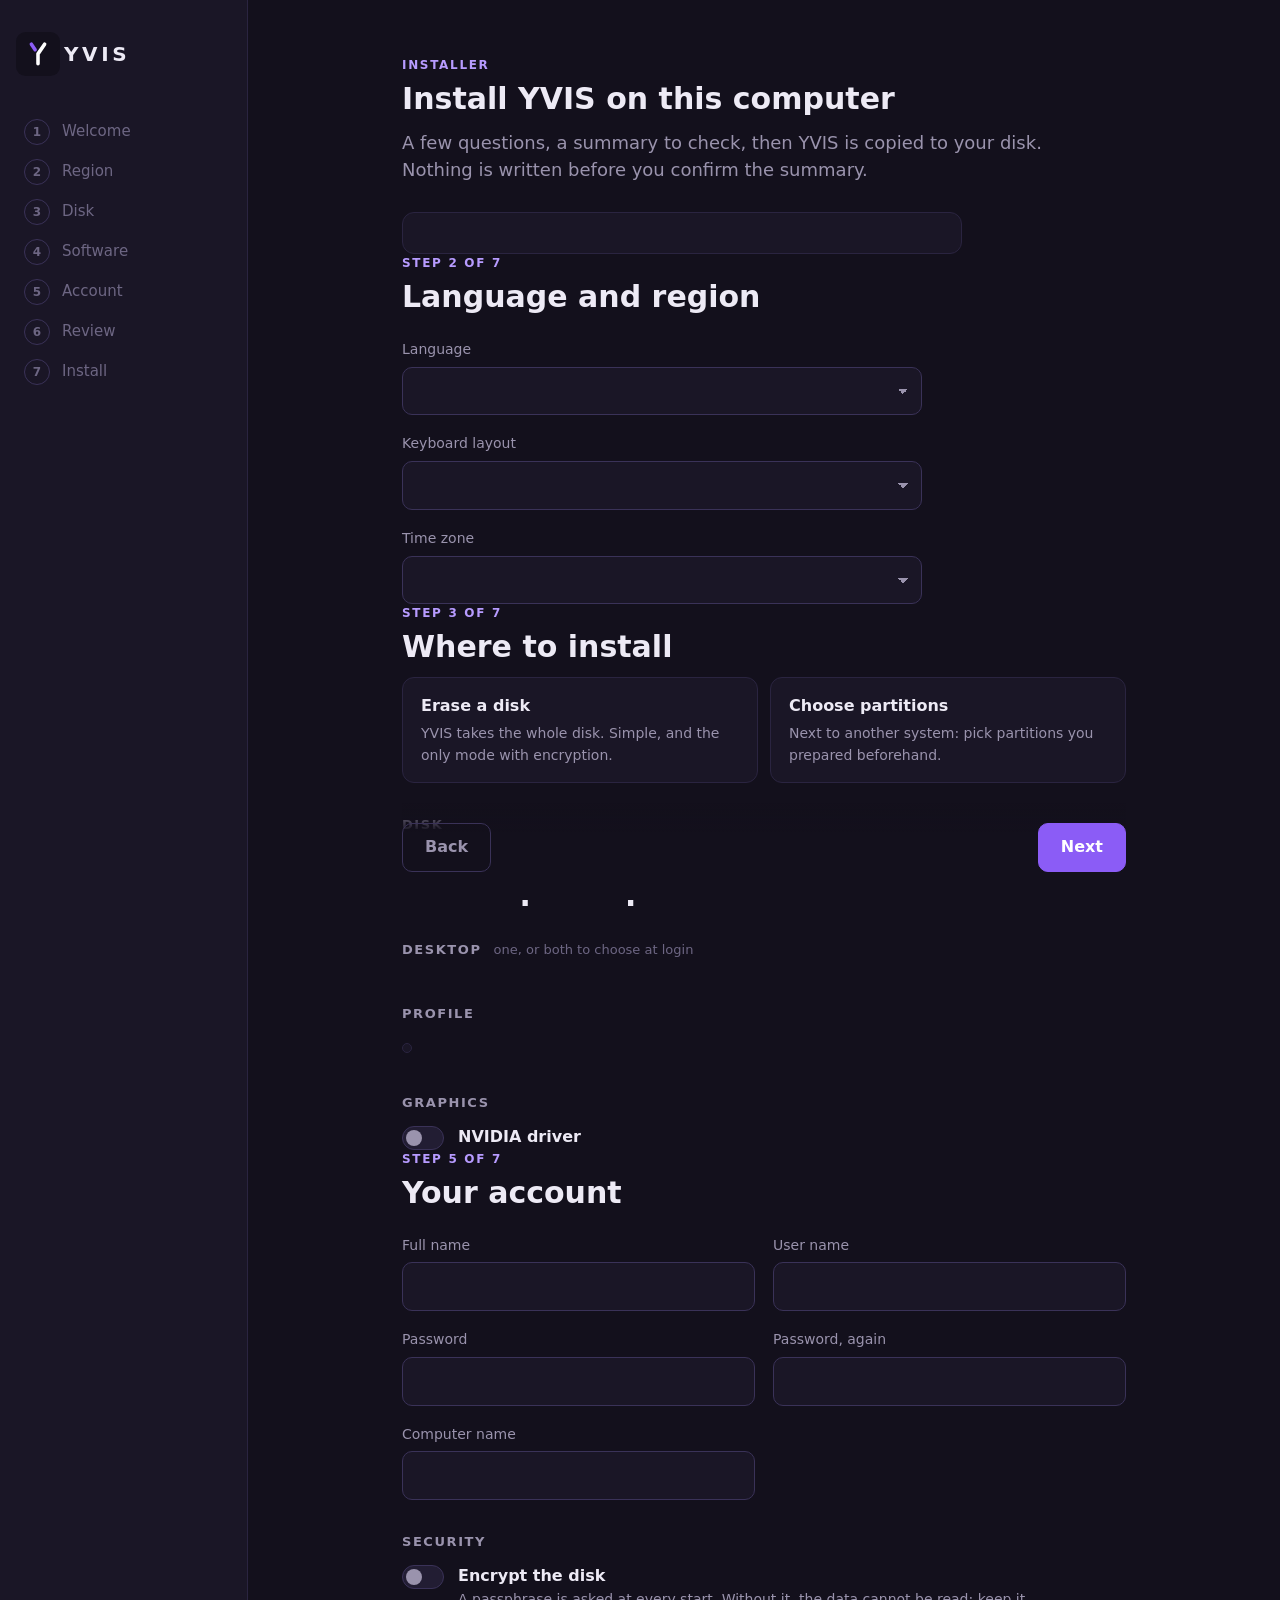
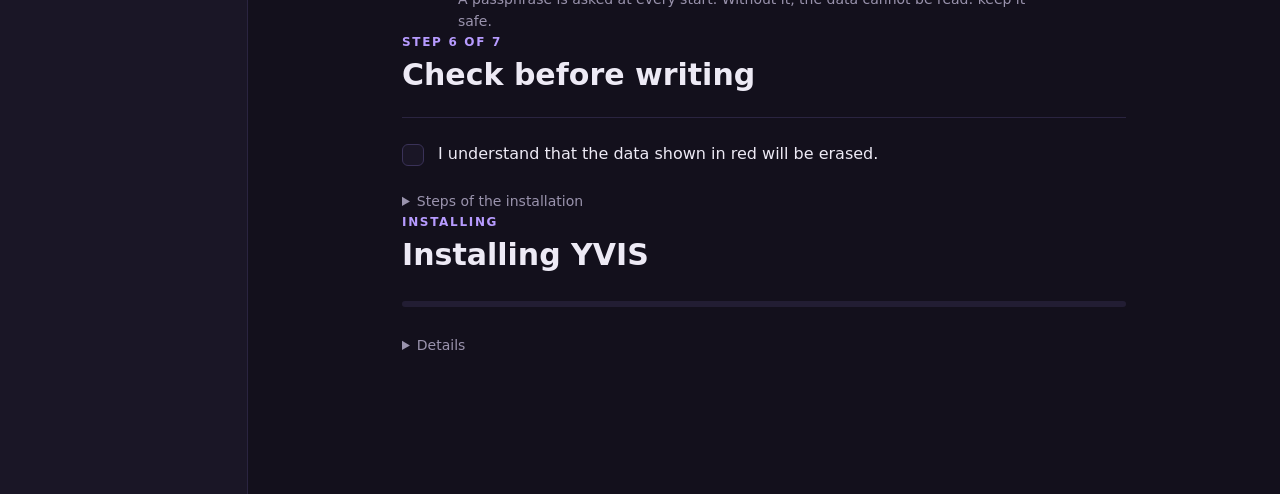
==== installer/web/index.html @ 83a45d4d "installer: a local web installer (engine, server, page) yvis_install.py reads the machine (disks, fi" ====
<!doctype html>
<html lang="en">
<head>
<meta charset="utf-8">
<meta name="viewport" content="width=device-width, initial-scale=1">
<meta name="color-scheme" content="dark">
<meta name="yvis-key" content="@YVIS_KEY@">
<title>Install YVIS</title>
<link rel="icon" href="yvis-icon.svg" type="image/svg+xml">
<link rel="stylesheet" href="style.css">
<script src="app.js" defer></script>
</head>
<body>
<div class="shell">
  <aside class="rail">
    <div class="brand"><img src="yvis-icon.svg" alt=""><span>YVIS</span></div>
    <ol class="steps" id="steps">
      <li data-step="welcome">Welcome</li>
      <li data-step="region">Region</li>
      <li data-step="disk">Disk</li>
      <li data-step="software">Software</li>
      <li data-step="account">Account</li>
      <li data-step="review">Review</li>
      <li data-step="install">Install</li>
    </ol>
    <p class="rail-note" id="mode-note" hidden></p>
  </aside>

  <main class="stage">
    <!-- Welcome -->
    <section class="screen" data-screen="welcome">
      <p class="eyebrow">Installer</p>
      <h1>Install YVIS on this computer</h1>
      <p class="lead">A few questions, a summary to check, then YVIS is copied to your disk. Nothing is written before you confirm the summary.</p>
      <dl class="facts" id="machine"></dl>
    </section>

    <!-- Region -->
    <section class="screen" data-screen="region">
      <p class="eyebrow">Step 2 of 7</p>
      <h1>Language and region</h1>
      <div class="fields">
        <label class="field"><span>Language</span><select id="locale"></select><small data-error="locale"></small></label>
        <label class="field"><span>Keyboard layout</span><select id="keymap"></select><small data-error="keymap"></small></label>
        <label class="field"><span>Time zone</span><select id="timezone"></select><small data-error="timezone"></small></label>
      </div>
    </section>

    <!-- Disk -->
    <section class="screen" data-screen="disk">
      <p class="eyebrow">Step 3 of 7</p>
      <h1>Where to install</h1>
      <div class="choice-row" role="radiogroup">
        <button class="choice" data-disk-mode="auto" role="radio">
          <b>Erase a disk</b><span>YVIS takes the whole disk. Simple, and the only mode with encryption.</span>
        </button>
        <button class="choice" data-disk-mode="manual" role="radio">
          <b>Choose partitions</b><span>Next to another system: pick partitions you prepared beforehand.</span>
        </button>
      </div>
      <div id="disk-auto">
        <h2>Disk</h2>
        <div class="cards" id="disks"></div>
        <small data-error="disk.device"></small>
      </div>
      <div id="disk-manual" hidden>
        <div class="fields">
          <label class="field"><span>System partition (formatted)</span><select id="root-part"></select><small data-error="disk.root"></small></label>
          <label class="field" id="efi-field"><span>EFI system partition</span><select id="efi-part"></select><small data-error="disk.efi"></small></label>
          <label class="check" id="efi-format-field"><input type="checkbox" id="efi-format"><span>Format the EFI partition <em>(not if Windows boots from it)</em></span></label>
        </div>
      </div>
      <small data-error="disk"></small><small data-error="disk.mode"></small>
    </section>

    <!-- Software -->
    <section class="screen" data-screen="software">
      <p class="eyebrow">Step 4 of 7</p>
      <h1>Desktop and profile</h1>
      <h2>Desktop <em>one, or both to choose at login</em></h2>
      <div class="choice-row" id="desktops"></div>
      <h2>Profile</h2>
      <div class="segmented" id="profiles" role="radiogroup"></div>
      <p class="hint" id="profile-hint"></p>
      <h2>Graphics</h2>
      <label class="toggle" id="nvidia-field">
        <input type="checkbox" id="nvidia">
        <span class="switch"></span>
        <span><b>NVIDIA driver</b> <span id="nvidia-hint"></span></span>
      </label>
    </section>

    <!-- Account -->
    <section class="screen" data-screen="account">
      <p class="eyebrow">Step 5 of 7</p>
      <h1>Your account</h1>
      <div class="fields two">
        <label class="field"><span>Full name</span><input id="fullname" autocomplete="off"><small data-error="user.fullname"></small></label>
        <label class="field"><span>User name</span><input id="username" autocomplete="off" spellcheck="false"><small data-error="user.name"></small></label>
        <label class="field"><span>Password</span><input id="password" type="password" autocomplete="new-password"><small data-error="user.password"></small></label>
        <label class="field"><span>Password, again</span><input id="password2" type="password" autocomplete="new-password"><small data-error="password2"></small></label>
        <label class="field"><span>Computer name</span><input id="hostname" spellcheck="false"><small data-error="hostname"></small></label>
      </div>
      <h2>Security</h2>
      <label class="toggle" id="encrypt-field">
        <input type="checkbox" id="encrypt">
        <span class="switch"></span>
        <span><b>Encrypt the disk</b> <span id="encrypt-hint">A passphrase is asked at every start. Without it, the data cannot be read: keep it safe.</span></span>
      </label>
      <div class="fields two" id="passphrase-fields" hidden>
        <label class="field"><span>Passphrase</span><input id="passphrase" type="password" autocomplete="new-password"><small data-error="encrypt.passphrase"></small></label>
        <label class="field"><span>Passphrase, again</span><input id="passphrase2" type="password" autocomplete="new-password"><small data-error="passphrase2"></small></label>
      </div>
      <small data-error="encrypt"></small>
    </section>

    <!-- Review -->
    <section class="screen" data-screen="review">
      <p class="eyebrow">Step 6 of 7</p>
      <h1>Check before writing</h1>
      <ul class="summary" id="summary"></ul>
      <label class="check danger" id="consent-field">
        <input type="checkbox" id="consent">
        <span id="consent-text">I understand that the data shown in red will be erased.</span>
      </label>
      <details class="plan"><summary>Steps of the installation</summary><ol id="plan"></ol></details>
    </section>

    <!-- Install -->
    <section class="screen" data-screen="install">
      <p class="eyebrow" id="install-eyebrow">Installing</p>
      <h1 id="install-title">Installing YVIS</h1>
      <div class="meter"><div class="meter-fill" id="meter"></div></div>
      <ol class="progress" id="progress"></ol>
      <details class="log" id="log-box"><summary>Details</summary><pre id="log"></pre></details>
      <p class="lead" id="install-end" hidden></p>
    </section>

    <footer class="nav">
      <button class="ghost" id="back">Back</button>
      <span class="spacer"></span>
      <span class="nav-error" id="nav-error" role="alert"></span>
      <button class="primary" id="next">Next</button>
    </footer>
  </main>
</div>
</body>
</html>
---- installer/web/style.css ----
/* YVIS installer: the colours of the site (site/index.html). */
:root {
  --bg: #13101C;
  --panel: #1A1626;
  --raised: #221D33;
  --fg: #EDEAF5;
  --muted: #9A93AD;
  --faint: #6D6683;
  --line: #2A2440;
  --line-strong: #3A3258;
  --violet: #8B5CF6;
  --violet-soft: #B79BFF;
  --violet-wash: rgba(139, 92, 246, 0.12);
  --danger: #F87171;
  --danger-wash: rgba(248, 113, 113, 0.10);
  --ok: #4ADE80;
  --radius: 12px;
  --mono: ui-monospace, "JetBrains Mono", "Cascadia Code", Menlo, Consolas, monospace;
}

* { box-sizing: border-box; }
html, body { height: 100%; }
body {
  margin: 0;
  background: var(--bg);
  color: var(--fg);
  font: 16px/1.55 system-ui, -apple-system, "Segoe UI", Roboto, "Noto Sans", sans-serif;
  -webkit-font-smoothing: antialiased;
}
[hidden] { display: none !important; }
button, input, select { font: inherit; color: inherit; }
:focus-visible { outline: 2px solid var(--violet-soft); outline-offset: 2px; }

/* ---------- layout */
.shell { display: grid; grid-template-columns: 248px 1fr; min-height: 100%; }
.rail {
  background: var(--panel);
  border-right: 1px solid var(--line);
  padding: 32px 24px;
  display: flex; flex-direction: column; gap: 36px;
}
.brand { display: flex; align-items: center; gap: 4px; margin-left: -8px; }
.brand img { width: 44px; height: 44px; }
.brand span { font-weight: 700; letter-spacing: 0.18em; font-size: 20px; }
.rail-note {
  margin-top: auto; font-size: 13px; color: var(--violet-soft);
  border: 1px solid var(--line-strong); border-radius: 8px; padding: 8px 10px;
}

.stage {
  display: flex; flex-direction: column;
  max-width: 820px; width: 100%; margin: 0 auto;
  padding: 56px 48px 0;
}
.screen { flex: 1; animation: in 0.18s ease-out; }
@keyframes in { from { opacity: 0; transform: translateY(4px); } }

/* ---------- step list */
.steps { list-style: none; margin: 0; padding: 0; counter-reset: s; }
.steps li {
  counter-increment: s;
  display: flex; align-items: center; gap: 12px;
  padding: 7px 0; color: var(--faint); font-size: 15px;
}
.steps li::before {
  content: counter(s);
  width: 24px; height: 24px; border-radius: 50%;
  display: grid; place-items: center; flex-shrink: 0;
  font-size: 12px; font-weight: 600;
  border: 1px solid var(--line-strong);
}
.steps li.done { color: var(--muted); }
.steps li.done::before { content: "✓"; color: var(--violet-soft); border-color: var(--violet); }
.steps li.current { color: var(--fg); font-weight: 600; }
.steps li.current::before { background: var(--violet); border-color: var(--violet); color: #fff; }

/* ---------- type */
.eyebrow {
  margin: 0 0 6px; font-size: 12px; font-weight: 600;
  letter-spacing: 0.14em; text-transform: uppercase; color: var(--violet-soft);
}
h1 { font-size: 30px; line-height: 1.2; margin: 0 0 12px; font-weight: 650; }
h2 {
  font-size: 13px; font-weight: 600; letter-spacing: 0.12em; text-transform: uppercase;
  color: var(--muted); margin: 32px 0 12px;
}
h2 em { text-transform: none; letter-spacing: 0; font-style: normal; color: var(--faint); font-weight: 400; margin-left: 6px; }
.lead { color: var(--muted); font-size: 18px; max-width: 60ch; margin: 0 0 28px; }
.hint { color: var(--muted); font-size: 14px; margin: 10px 0 0; }

/* ---------- machine facts (welcome) */
.facts {
  display: grid; grid-template-columns: max-content 1fr; gap: 10px 28px;
  margin: 0; padding: 20px 22px; border: 1px solid var(--line); border-radius: var(--radius);
  background: var(--panel); max-width: 560px;
}
.facts dt { color: var(--muted); }
.facts dd { margin: 0; }

/* ---------- fields */
.fields { display: grid; gap: 18px; max-width: 520px; margin-top: 24px; }
.fields.two { grid-template-columns: 1fr 1fr; max-width: none; }
.field { display: flex; flex-direction: column; gap: 6px; }
.field > span { font-size: 14px; color: var(--muted); }
input:not([type]), input[type="password"], select {
  background: var(--panel);
  border: 1px solid var(--line-strong);
  border-radius: 10px;
  padding: 11px 13px;
  width: 100%;
  transition: border-color 0.12s, box-shadow 0.12s;
}
select {
  appearance: none;
  background-image: linear-gradient(45deg, transparent 50%, var(--muted) 50%), linear-gradient(135deg, var(--muted) 50%, transparent 50%);
  background-position: calc(100% - 18px) 50%, calc(100% - 13px) 50%;
  background-size: 5px 5px; background-repeat: no-repeat;
  padding-right: 36px;
}
input:focus, select:focus { outline: none; border-color: var(--violet); box-shadow: 0 0 0 3px var(--violet-wash); }
.field.invalid input, .field.invalid select { border-color: var(--danger); }
small[data-error] { color: var(--danger); font-size: 13px; min-height: 0; }
small[data-error]:empty { display: none; }

/* ---------- choice cards */
.choice-row { display: grid; grid-template-columns: repeat(auto-fit, minmax(220px, 1fr)); gap: 12px; margin-top: 8px; }
.choice, .card {
  text-align: left; cursor: pointer;
  background: var(--panel);
  border: 1px solid var(--line);
  border-radius: var(--radius);
  padding: 16px 18px;
  display: flex; flex-direction: column; gap: 4px;
  transition: border-color 0.12s, background 0.12s;
}
.choice:hover, .card:hover { border-color: var(--line-strong); }
.choice b, .card b { font-weight: 600; }
.choice span, .card span { color: var(--muted); font-size: 14px; }
.choice[aria-checked="true"], .card[aria-checked="true"] {
  border-color: var(--violet); background: var(--violet-wash);
  box-shadow: inset 0 0 0 1px var(--violet);
}
.choice[disabled], .card[disabled] { cursor: not-allowed; opacity: 0.45; }
.cards { display: grid; gap: 10px; }
.card { flex-direction: row; align-items: center; gap: 16px; }
.card .size { margin-left: auto; white-space: nowrap; font-variant-numeric: tabular-nums; color: var(--fg); font-size: 15px; }
.card .icon {
  width: 38px; height: 38px; border-radius: 9px; flex-shrink: 0;
  display: grid; place-items: center; background: var(--raised); color: var(--violet-soft);
  font-size: 12px; font-weight: 700; letter-spacing: 0.04em;
}
.badge {
  font-size: 11px; font-weight: 600; letter-spacing: 0.06em; text-transform: uppercase;
  white-space: nowrap; padding: 2px 8px; border-radius: 99px; border: 1px solid var(--line-strong); color: var(--muted);
}
.badge.accent { border-color: var(--violet); color: var(--violet-soft); }

/* ---------- segmented control */
.segmented {
  display: inline-flex; padding: 4px; gap: 4px;
  background: var(--panel); border: 1px solid var(--line); border-radius: 12px;
}
.segmented button {
  border: 0; background: none; cursor: pointer;
  padding: 8px 18px; border-radius: 9px; color: var(--muted);
}
.segmented button[aria-checked="true"] { background: var(--violet); color: #fff; }

/* ---------- toggles and checks */
.toggle, .check { display: flex; align-items: flex-start; gap: 14px; cursor: pointer; max-width: 640px; }
.toggle input, .check input { position: absolute; opacity: 0; pointer-events: none; }
.toggle .switch {
  width: 42px; height: 24px; border-radius: 99px; flex-shrink: 0; margin-top: 1px;
  background: var(--raised); border: 1px solid var(--line-strong); position: relative; transition: background 0.15s;
}
.toggle .switch::after {
  content: ""; position: absolute; top: 3px; left: 3px; width: 16px; height: 16px; border-radius: 50%;
  background: var(--muted); transition: transform 0.15s, background 0.15s;
}
.toggle input:checked + .switch { background: var(--violet); border-color: var(--violet); }
.toggle input:checked + .switch::after { transform: translateX(18px); background: #fff; }
.toggle input:focus-visible + .switch { outline: 2px solid var(--violet-soft); outline-offset: 2px; }
.toggle > span:last-child { color: var(--muted); font-size: 14px; }
.toggle b { color: var(--fg); font-size: 16px; font-weight: 600; display: block; }
.toggle.disabled { cursor: not-allowed; opacity: 0.5; }

.check::before {
  content: ""; width: 20px; height: 20px; border-radius: 6px; flex-shrink: 0; margin-top: 2px;
  border: 1px solid var(--line-strong); background: var(--panel);
}
.check:has(input:checked)::before {
  background: var(--violet); border-color: var(--violet);
  box-shadow: inset 0 0 0 4px var(--violet), inset 0 0 0 10px #fff;
}
.check em { color: var(--faint); font-style: normal; }
.check.danger:has(input:checked)::before { background: var(--danger); border-color: var(--danger); box-shadow: inset 0 0 0 4px var(--danger), inset 0 0 0 10px #fff; }

/* ---------- review */
.summary { list-style: none; padding: 0; margin: 24px 0; border-top: 1px solid var(--line); }
.summary li { padding: 12px 0; border-bottom: 1px solid var(--line); }
.summary li.erase {
  color: var(--danger); font-weight: 600;
  background: var(--danger-wash); border-radius: 8px; border-bottom-color: transparent;
  padding: 12px 14px; margin: 8px 0;
}
.plan, .log { margin-top: 24px; color: var(--muted); }
.plan summary, .log summary { cursor: pointer; font-size: 14px; }
.plan ol { margin: 10px 0 0; padding-left: 22px; font-size: 14px; }

/* ---------- install */
.meter { height: 6px; background: var(--raised); border-radius: 99px; overflow: hidden; margin: 28px 0; }
.meter-fill { height: 100%; width: 0; background: var(--violet); transition: width 0.4s ease; }
.meter-fill.failed { background: var(--danger); }
.progress { list-style: none; padding: 0; margin: 0; }
.progress li { display: flex; align-items: center; gap: 12px; padding: 7px 0; color: var(--faint); }
.progress li::before {
  content: ""; width: 10px; height: 10px; border-radius: 50%; border: 1px solid var(--line-strong); flex-shrink: 0;
}
.progress li.running { color: var(--fg); }
.progress li.running::before { border-color: var(--violet); background: var(--violet); animation: pulse 1s ease-in-out infinite; }
.progress li.done { color: var(--muted); }
.progress li.done::before { background: var(--ok); border-color: var(--ok); }
.progress li.failed { color: var(--danger); }
.progress li.failed::before { background: var(--danger); border-color: var(--danger); }
@keyframes pulse { 50% { opacity: 0.35; } }
.log pre {
  font: 12.5px/1.6 var(--mono); color: var(--muted);
  background: var(--panel); border: 1px solid var(--line); border-radius: 10px;
  padding: 14px 16px; max-height: 280px; overflow: auto; white-space: pre-wrap; margin: 10px 0 0;
}

/* ---------- navigation */
.nav {
  position: sticky; bottom: 0;
  display: flex; align-items: center; gap: 14px;
  padding: 20px 0 28px; margin-top: 40px;
  background: linear-gradient(transparent, var(--bg) 30%);
}
.spacer { flex: 1; }
.nav-error { color: var(--danger); font-size: 14px; }
.primary, .ghost {
  border-radius: 10px; padding: 11px 22px; cursor: pointer; font-weight: 600;
  transition: background 0.12s, border-color 0.12s, opacity 0.12s;
}
.primary { background: var(--violet); border: 1px solid var(--violet); color: #fff; }
.primary:hover { background: #7C4DEB; }
.primary.danger { background: var(--danger); border-color: var(--danger); color: #1a0b0b; }
.primary:disabled { opacity: 0.4; cursor: not-allowed; }
.ghost { background: none; border: 1px solid var(--line-strong); color: var(--muted); }
.ghost:hover { color: var(--fg); border-color: var(--muted); }

/* ---------- small screens (another computer, a phone) */
@media (max-width: 760px) {
  .shell { grid-template-columns: 1fr; }
  .rail { flex-direction: row; align-items: center; padding: 14px 16px; gap: 16px; border-right: 0; border-bottom: 1px solid var(--line); }
  .steps { display: flex; gap: 6px; }
  .steps li { font-size: 0; padding: 0; gap: 0; }
  .steps li::before { font-size: 11px; width: 22px; height: 22px; }
  .rail-note { display: none; }
  .stage { padding: 28px 16px 0; }
  h1 { font-size: 24px; }
  .fields.two { grid-template-columns: 1fr; }
  .facts { grid-template-columns: 1fr; gap: 2px; }
  .facts dd { margin-bottom: 10px; }
  .card { flex-wrap: wrap; row-gap: 8px; }
  .card > div { flex: 1 1 60%; min-width: 0; }
  .card .badge { order: 5; }
}
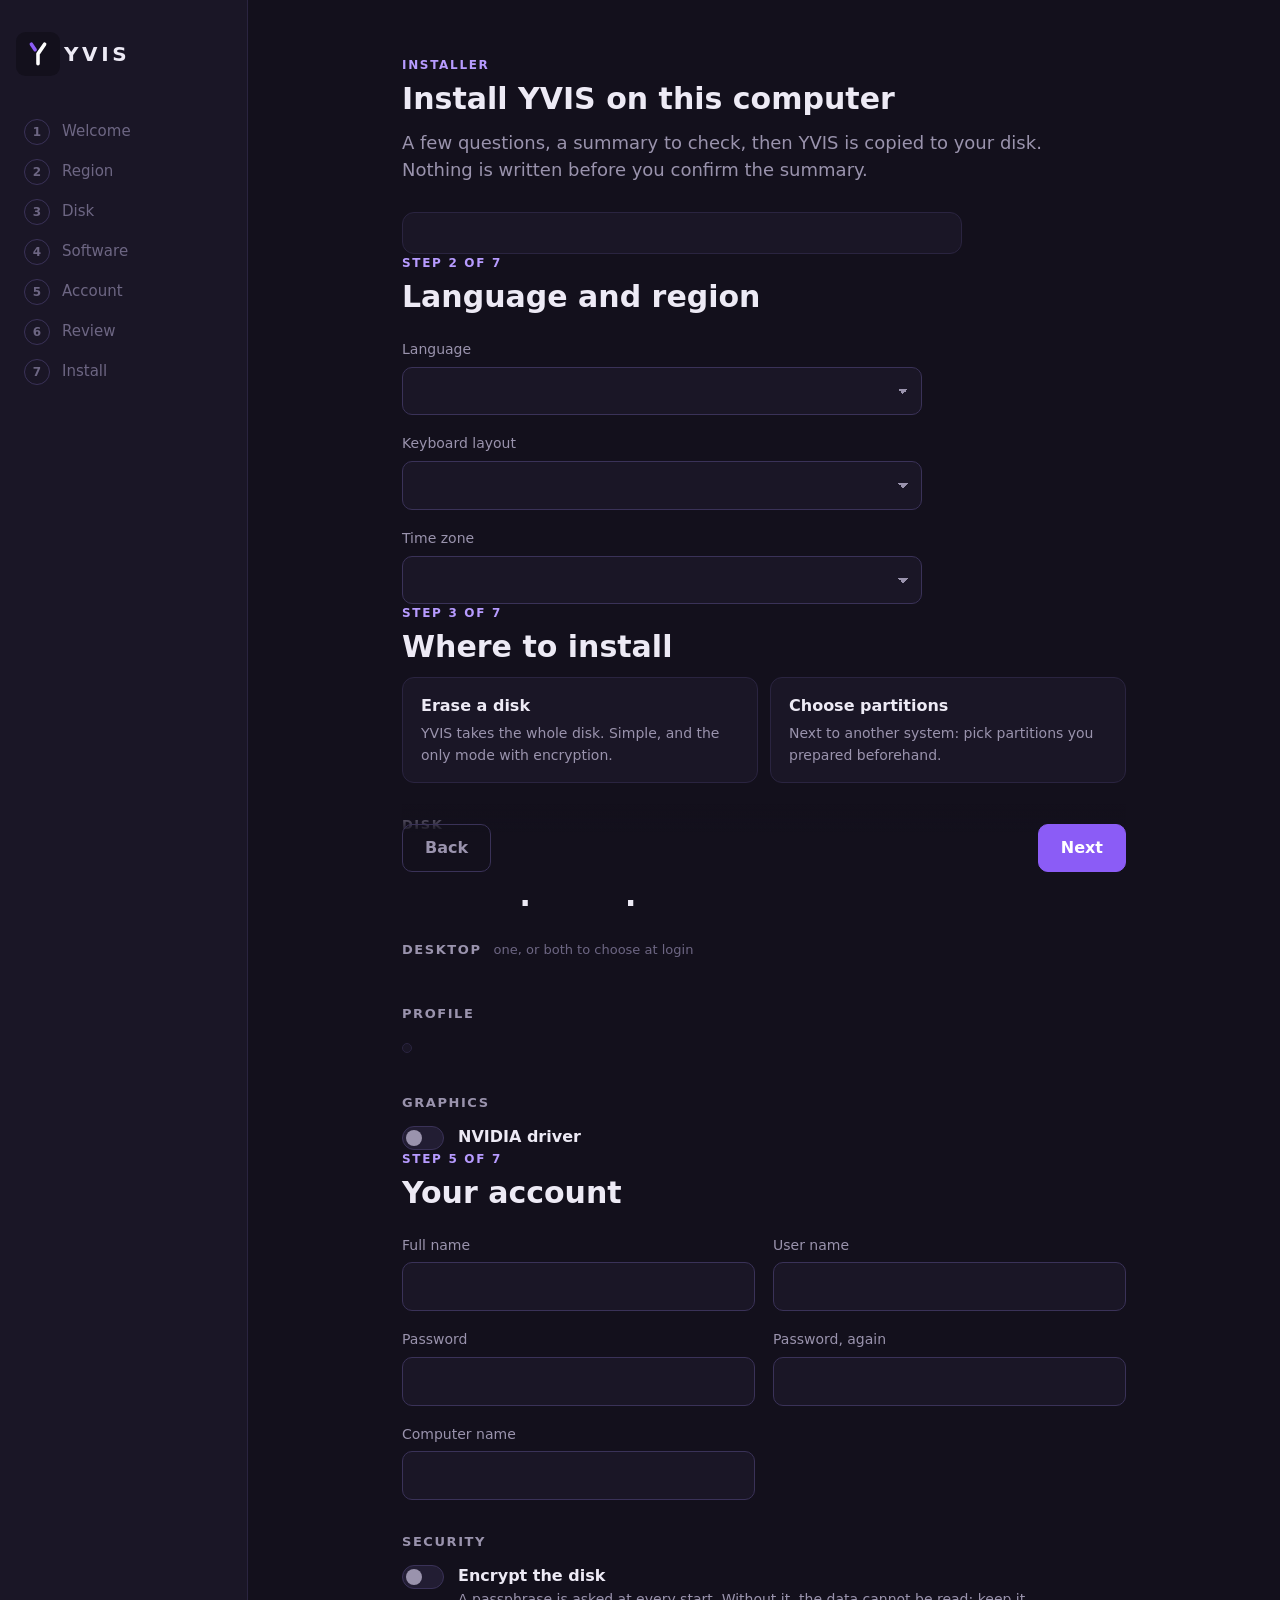
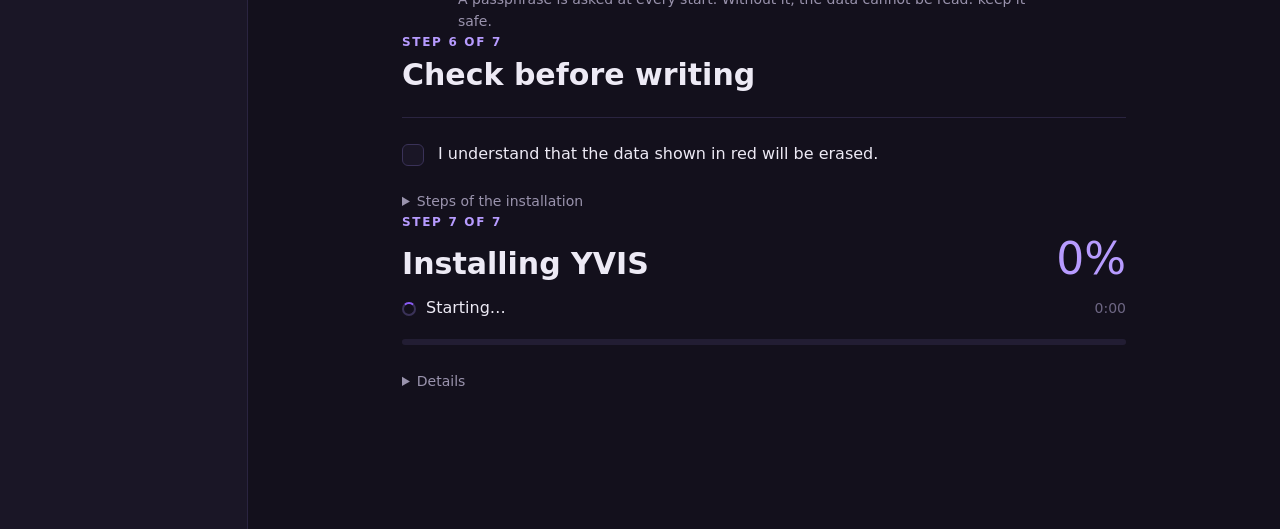
==== commit 29e178a6: "installer: a finished end screen; the review as labelled rows While installing: the percentage, the " ====
--- a/installer/web/index.html
+++ b/installer/web/index.html
@@ -118,7 +118,7 @@
     <section class="screen" data-screen="review">
       <p class="eyebrow">Step 6 of 7</p>
       <h1>Check before writing</h1>
-      <ul class="summary" id="summary"></ul>
+      <dl class="summary" id="summary"></dl>
       <label class="check danger" id="consent-field">
         <input type="checkbox" id="consent">
         <span id="consent-text">I understand that the data shown in red will be erased.</span>
@@ -128,12 +128,24 @@
 
     <!-- Install -->
     <section class="screen" data-screen="install">
-      <p class="eyebrow" id="install-eyebrow">Installing</p>
-      <h1 id="install-title">Installing YVIS</h1>
-      <div class="meter"><div class="meter-fill" id="meter"></div></div>
-      <ol class="progress" id="progress"></ol>
+      <div id="install-live">
+        <p class="eyebrow">Step 7 of 7</p>
+        <div class="install-head">
+          <h1>Installing YVIS</h1>
+          <span class="percent" id="percent">0%</span>
+        </div>
+        <p class="now"><span class="spinner" aria-hidden="true"></span><span id="now-text">Starting…</span><span class="elapsed" id="elapsed">0:00</span></p>
+        <div class="meter"><div class="meter-fill" id="meter"></div></div>
+        <ol class="progress" id="progress"></ol>
+      </div>
+      <div class="finish" id="install-end" hidden>
+        <span class="finish-mark" id="finish-mark" aria-hidden="true"></span>
+        <h1 id="install-title"></h1>
+        <p class="lead" id="install-end-text"></p>
+        <p class="finish-meta" id="finish-meta"></p>
+        <button class="primary big" id="reboot" hidden>Restart now</button>
+      </div>
       <details class="log" id="log-box"><summary>Details</summary><pre id="log"></pre></details>
-      <p class="lead" id="install-end" hidden></p>
     </section>
 
     <footer class="nav">
--- a/installer/web/style.css
+++ b/installer/web/style.css
@@ -196,21 +196,40 @@
 .check.danger:has(input:checked)::before { background: var(--danger); border-color: var(--danger); box-shadow: inset 0 0 0 4px var(--danger), inset 0 0 0 10px #fff; }
 
 /* ---------- review */
-.summary { list-style: none; padding: 0; margin: 24px 0; border-top: 1px solid var(--line); }
-.summary li { padding: 12px 0; border-bottom: 1px solid var(--line); }
-.summary li.erase {
-  color: var(--danger); font-weight: 600;
-  background: var(--danger-wash); border-radius: 8px; border-bottom-color: transparent;
-  padding: 12px 14px; margin: 8px 0;
-}
+.summary { margin: 24px 0; border-top: 1px solid var(--line); }
+.summary .row {
+  display: grid; grid-template-columns: 150px 1fr; gap: 16px;
+  padding: 13px 0; border-bottom: 1px solid var(--line);
+}
+.summary dt { color: var(--muted); }
+.summary dd { margin: 0; }
+.summary .row.erase {
+  background: var(--danger-wash); border: 1px solid rgba(248, 113, 113, 0.35);
+  border-radius: 10px; padding: 13px 16px; margin: 10px 0;
+}
+.summary .row.erase dt, .summary .row.erase dd { color: var(--danger); font-weight: 600; }
 .plan, .log { margin-top: 24px; color: var(--muted); }
 .plan summary, .log summary { cursor: pointer; font-size: 14px; }
 .plan ol { margin: 10px 0 0; padding-left: 22px; font-size: 14px; }
 
 /* ---------- install */
-.meter { height: 6px; background: var(--raised); border-radius: 99px; overflow: hidden; margin: 28px 0; }
-.meter-fill { height: 100%; width: 0; background: var(--violet); transition: width 0.4s ease; }
-.meter-fill.failed { background: var(--danger); }
+.install-head { display: flex; align-items: baseline; justify-content: space-between; gap: 16px; }
+.install-head h1 { margin: 0; }
+.percent { font-size: 44px; font-weight: 300; font-variant-numeric: tabular-nums; color: var(--violet-soft); line-height: 1; }
+.now { display: flex; align-items: center; gap: 10px; color: var(--fg); margin: 14px 0 0; }
+.elapsed { margin-left: auto; color: var(--faint); font-variant-numeric: tabular-nums; font-size: 14px; }
+.spinner {
+  width: 14px; height: 14px; border-radius: 50%; flex-shrink: 0;
+  border: 2px solid var(--line-strong); border-top-color: var(--violet);
+  animation: spin 0.8s linear infinite;
+}
+@keyframes spin { to { transform: rotate(360deg); } }
+.meter { height: 6px; background: var(--raised); border-radius: 99px; overflow: hidden; margin: 18px 0 26px; }
+.meter-fill {
+  height: 100%; width: 0; border-radius: 99px;
+  background: linear-gradient(90deg, var(--violet), var(--violet-soft));
+  transition: width 0.5s ease;
+}
 .progress { list-style: none; padding: 0; margin: 0; }
 .progress li { display: flex; align-items: center; gap: 12px; padding: 7px 0; color: var(--faint); }
 .progress li::before {
@@ -223,10 +242,29 @@
 .progress li.failed { color: var(--danger); }
 .progress li.failed::before { background: var(--danger); border-color: var(--danger); }
 @keyframes pulse { 50% { opacity: 0.35; } }
+
+.finish { text-align: center; padding: 48px 0 8px; animation: in 0.3s ease-out; }
+.finish h1 { margin-top: 26px; }
+.finish .lead { margin: 0 auto 6px; }
+.finish-meta { color: var(--faint); font-size: 14px; margin: 0 0 28px; }
+.finish-mark {
+  display: inline-grid; place-items: center;
+  width: 88px; height: 88px; border-radius: 50%;
+  font-size: 42px; font-weight: 600; color: #fff;
+  background: var(--violet);
+  box-shadow: 0 0 0 10px var(--violet-wash), 0 0 0 22px rgba(139, 92, 246, 0.05);
+  animation: pop 0.45s cubic-bezier(0.2, 1.4, 0.4, 1);
+}
+.finish.failed .finish-mark { background: var(--danger); box-shadow: 0 0 0 10px var(--danger-wash), 0 0 0 22px rgba(248, 113, 113, 0.04); }
+@keyframes pop { from { transform: scale(0.6); opacity: 0; } }
+.primary.big { padding: 14px 34px; font-size: 17px; }
 .log pre {
   font: 12.5px/1.6 var(--mono); color: var(--muted);
   background: var(--panel); border: 1px solid var(--line); border-radius: 10px;
   padding: 14px 16px; max-height: 280px; overflow: auto; white-space: pre-wrap; margin: 10px 0 0;
+}
+@media (prefers-reduced-motion: reduce) {
+  *, *::before, *::after { animation: none !important; transition: none !important; }
 }
 
 /* ---------- navigation */
@@ -262,6 +300,8 @@
   .fields.two { grid-template-columns: 1fr; }
   .facts { grid-template-columns: 1fr; gap: 2px; }
   .facts dd { margin-bottom: 10px; }
+  .summary .row { grid-template-columns: 1fr; gap: 2px; }
+  .percent { font-size: 32px; }
   .card { flex-wrap: wrap; row-gap: 8px; }
   .card > div { flex: 1 1 60%; min-width: 0; }
   .card .badge { order: 5; }
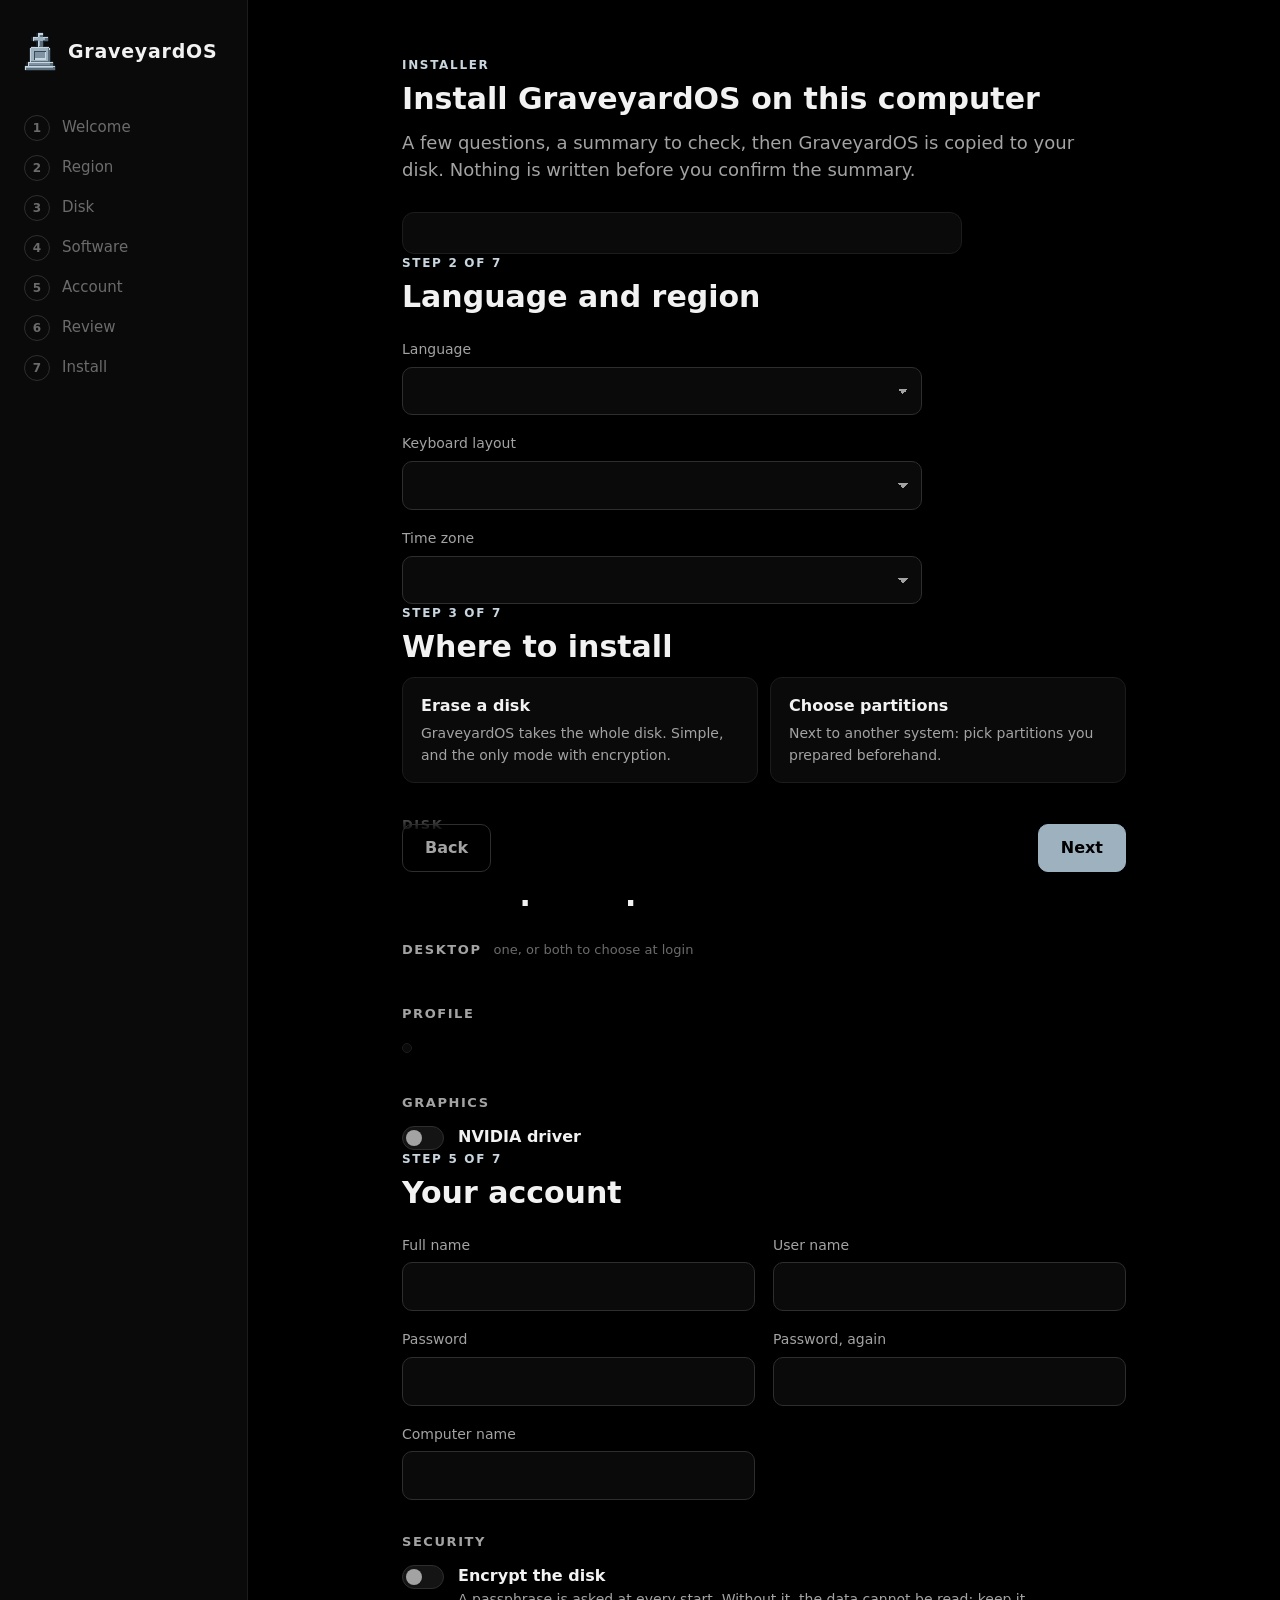
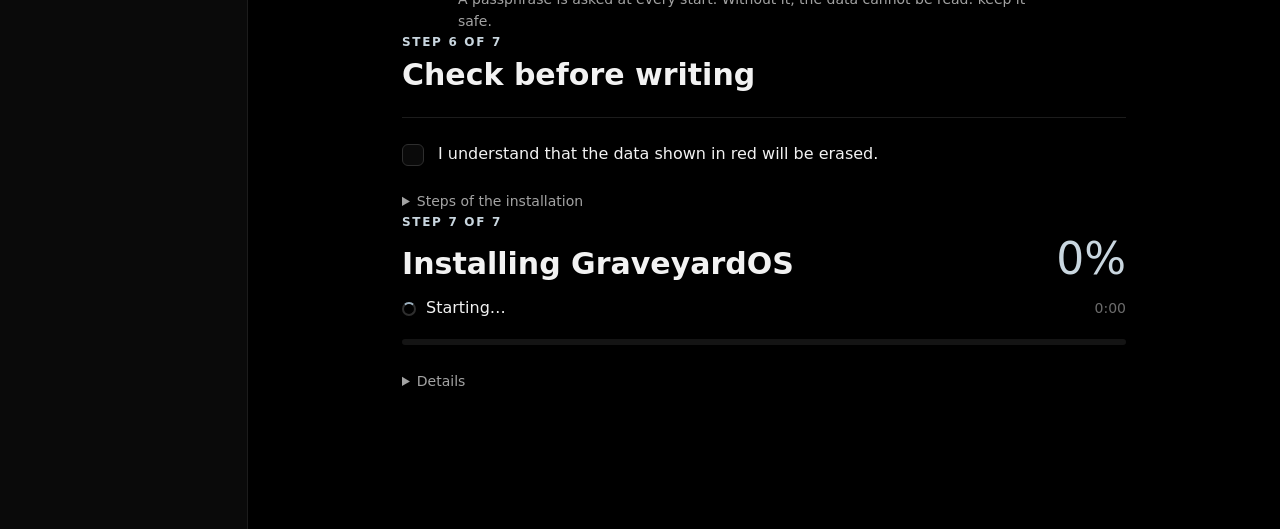
==== commit f78b3746: "Rename the project GraveyardOS; a tombstone logo; black installer and site YVIS was already in use a" ====
--- a/installer/web/index.html
+++ b/installer/web/index.html
@@ -4,16 +4,16 @@
 <meta charset="utf-8">
 <meta name="viewport" content="width=device-width, initial-scale=1">
 <meta name="color-scheme" content="dark">
-<meta name="yvis-key" content="@YVIS_KEY@">
-<title>Install YVIS</title>
-<link rel="icon" href="yvis-icon.svg" type="image/svg+xml">
+<meta name="graveyard-key" content="@GRAVEYARD_KEY@">
+<title>Install GraveyardOS</title>
+<link rel="icon" href="graveyard-icon.svg" type="image/svg+xml">
 <link rel="stylesheet" href="style.css">
 <script src="app.js" defer></script>
 </head>
 <body>
 <div class="shell">
   <aside class="rail">
-    <div class="brand"><img src="yvis-icon.svg" alt=""><span>YVIS</span></div>
+    <div class="brand"><img src="graveyard-icon.svg" alt=""><span>GraveyardOS</span></div>
     <ol class="steps" id="steps">
       <li data-step="welcome">Welcome</li>
       <li data-step="region">Region</li>
@@ -30,8 +30,8 @@
     <!-- Welcome -->
     <section class="screen" data-screen="welcome">
       <p class="eyebrow">Installer</p>
-      <h1>Install YVIS on this computer</h1>
-      <p class="lead">A few questions, a summary to check, then YVIS is copied to your disk. Nothing is written before you confirm the summary.</p>
+      <h1>Install GraveyardOS on this computer</h1>
+      <p class="lead">A few questions, a summary to check, then GraveyardOS is copied to your disk. Nothing is written before you confirm the summary.</p>
       <dl class="facts" id="machine"></dl>
     </section>
 
@@ -52,7 +52,7 @@
       <h1>Where to install</h1>
       <div class="choice-row" role="radiogroup">
         <button class="choice" data-disk-mode="auto" role="radio">
-          <b>Erase a disk</b><span>YVIS takes the whole disk. Simple, and the only mode with encryption.</span>
+          <b>Erase a disk</b><span>GraveyardOS takes the whole disk. Simple, and the only mode with encryption.</span>
         </button>
         <button class="choice" data-disk-mode="manual" role="radio">
           <b>Choose partitions</b><span>Next to another system: pick partitions you prepared beforehand.</span>
@@ -131,7 +131,7 @@
       <div id="install-live">
         <p class="eyebrow">Step 7 of 7</p>
         <div class="install-head">
-          <h1>Installing YVIS</h1>
+          <h1>Installing GraveyardOS</h1>
           <span class="percent" id="percent">0%</span>
         </div>
         <p class="now"><span class="spinner" aria-hidden="true"></span><span id="now-text">Starting…</span><span class="elapsed" id="elapsed">0:00</span></p>
--- a/installer/web/style.css
+++ b/installer/web/style.css
@@ -1,16 +1,16 @@
-/* YVIS installer: the colours of the site (site/index.html). */
+/* GraveyardOS installer: black, with the stone of the tombstone logo as accent. */
 :root {
-  --bg: #13101C;
-  --panel: #1A1626;
-  --raised: #221D33;
-  --fg: #EDEAF5;
-  --muted: #9A93AD;
-  --faint: #6D6683;
-  --line: #2A2440;
-  --line-strong: #3A3258;
-  --violet: #8B5CF6;
-  --violet-soft: #B79BFF;
-  --violet-wash: rgba(139, 92, 246, 0.12);
+  --bg: #000000;
+  --panel: #0A0A0A;
+  --raised: #141414;
+  --fg: #F2F2F2;
+  --muted: #A3A3A3;
+  --faint: #6B6B6B;
+  --line: #1C1C1C;
+  --line-strong: #2E2E2E;
+  --violet: #9DB1BF;
+  --violet-soft: #C9D6DF;
+  --violet-wash: rgba(157, 177, 191, 0.12);
   --danger: #F87171;
   --danger-wash: rgba(248, 113, 113, 0.10);
   --ok: #4ADE80;
@@ -39,9 +39,9 @@
   padding: 32px 24px;
   display: flex; flex-direction: column; gap: 36px;
 }
-.brand { display: flex; align-items: center; gap: 4px; margin-left: -8px; }
-.brand img { width: 44px; height: 44px; }
-.brand span { font-weight: 700; letter-spacing: 0.18em; font-size: 20px; }
+.brand { display: flex; align-items: center; gap: 8px; margin-left: -4px; }
+.brand img { width: 40px; height: 40px; image-rendering: pixelated; }
+.brand span { font-weight: 700; letter-spacing: 0.04em; font-size: 19px; }
 .rail-note {
   margin-top: auto; font-size: 13px; color: var(--violet-soft);
   border: 1px solid var(--line-strong); border-radius: 8px; padding: 8px 10px;
@@ -72,7 +72,7 @@
 .steps li.done { color: var(--muted); }
 .steps li.done::before { content: "✓"; color: var(--violet-soft); border-color: var(--violet); }
 .steps li.current { color: var(--fg); font-weight: 600; }
-.steps li.current::before { background: var(--violet); border-color: var(--violet); color: #fff; }
+.steps li.current::before { background: var(--violet); border-color: var(--violet); color: #000; }
 
 /* ---------- type */
 .eyebrow {
@@ -164,7 +164,7 @@
   border: 0; background: none; cursor: pointer;
   padding: 8px 18px; border-radius: 9px; color: var(--muted);
 }
-.segmented button[aria-checked="true"] { background: var(--violet); color: #fff; }
+.segmented button[aria-checked="true"] { background: var(--violet); color: #000; }
 
 /* ---------- toggles and checks */
 .toggle, .check { display: flex; align-items: flex-start; gap: 14px; cursor: pointer; max-width: 640px; }
@@ -250,9 +250,9 @@
 .finish-mark {
   display: inline-grid; place-items: center;
   width: 88px; height: 88px; border-radius: 50%;
-  font-size: 42px; font-weight: 600; color: #fff;
+  font-size: 42px; font-weight: 600; color: #000;
   background: var(--violet);
-  box-shadow: 0 0 0 10px var(--violet-wash), 0 0 0 22px rgba(139, 92, 246, 0.05);
+  box-shadow: 0 0 0 10px var(--violet-wash), 0 0 0 22px rgba(157, 177, 191, 0.05);
   animation: pop 0.45s cubic-bezier(0.2, 1.4, 0.4, 1);
 }
 .finish.failed .finish-mark { background: var(--danger); box-shadow: 0 0 0 10px var(--danger-wash), 0 0 0 22px rgba(248, 113, 113, 0.04); }
@@ -280,8 +280,8 @@
   border-radius: 10px; padding: 11px 22px; cursor: pointer; font-weight: 600;
   transition: background 0.12s, border-color 0.12s, opacity 0.12s;
 }
-.primary { background: var(--violet); border: 1px solid var(--violet); color: #fff; }
-.primary:hover { background: #7C4DEB; }
+.primary { background: var(--violet); border: 1px solid var(--violet); color: #000; }
+.primary:hover { background: var(--violet-soft); }
 .primary.danger { background: var(--danger); border-color: var(--danger); color: #1a0b0b; }
 .primary:disabled { opacity: 0.4; cursor: not-allowed; }
 .ghost { background: none; border: 1px solid var(--line-strong); color: var(--muted); }
